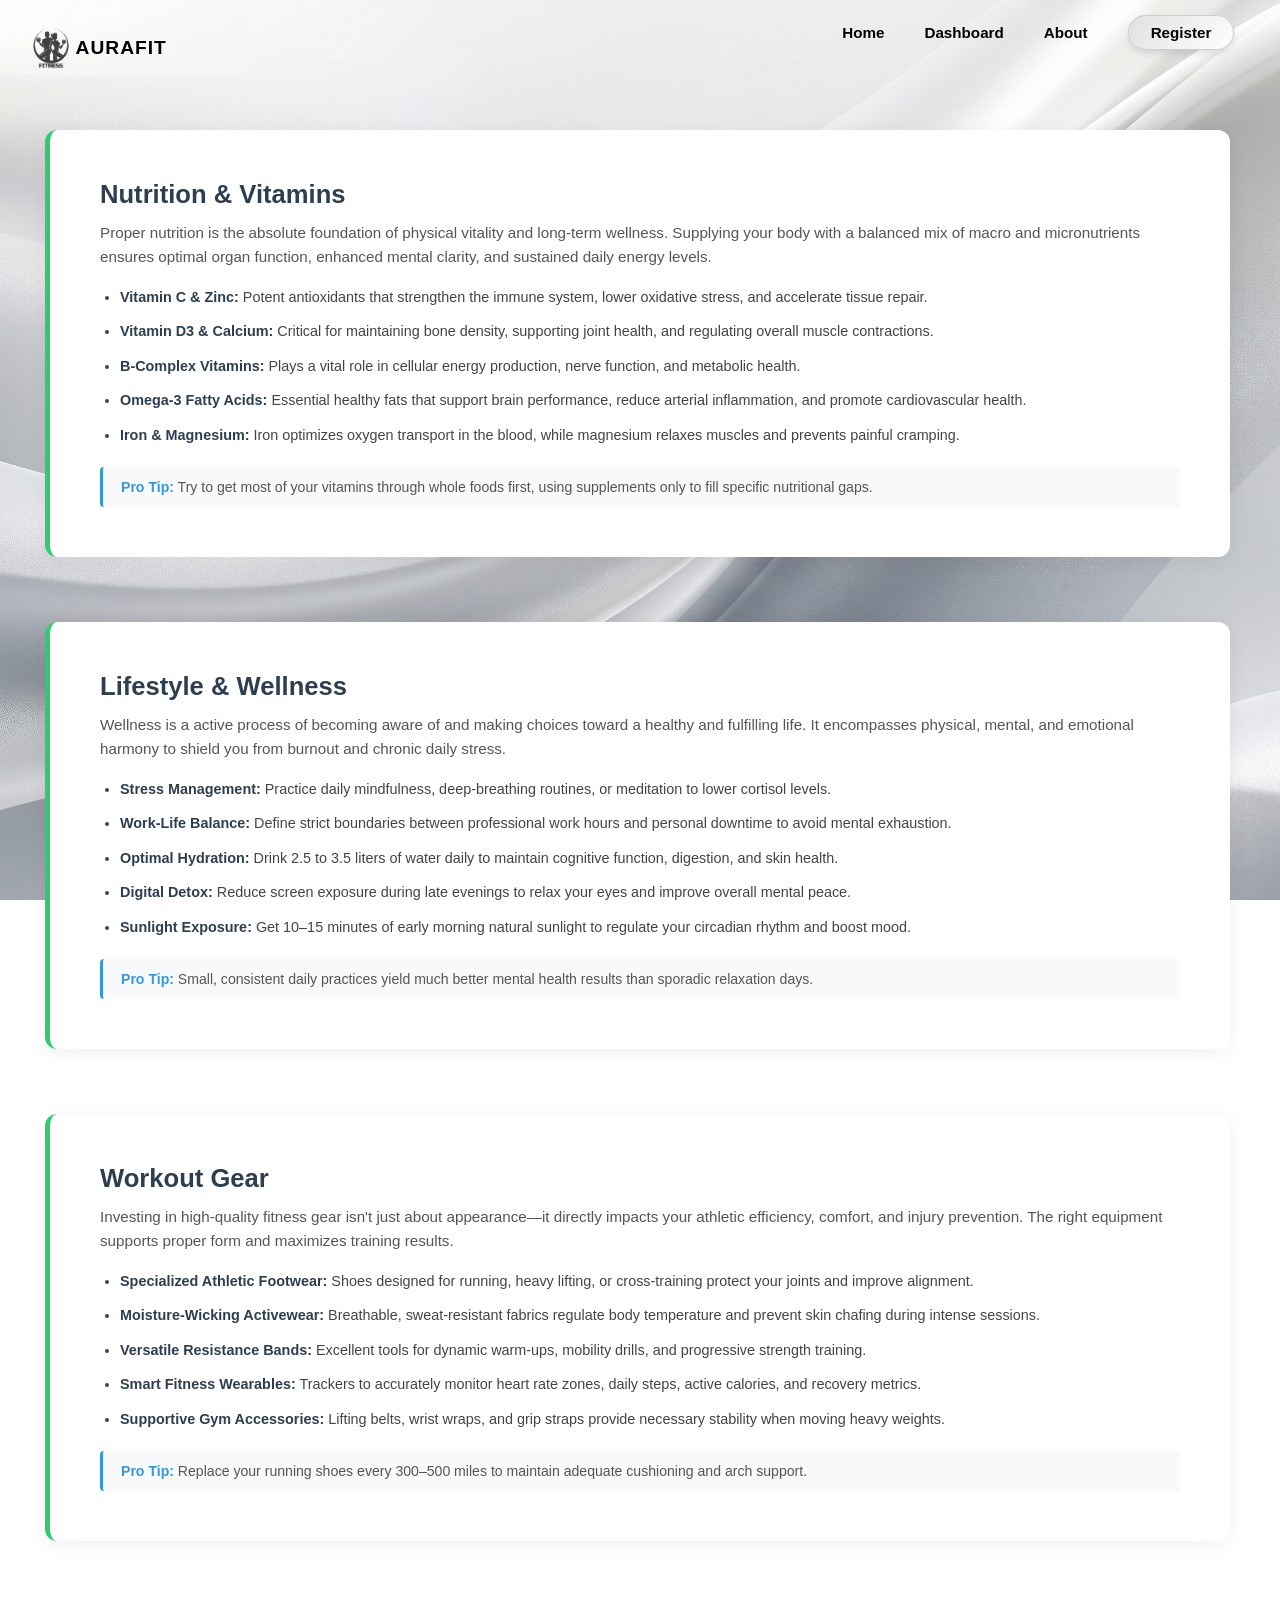
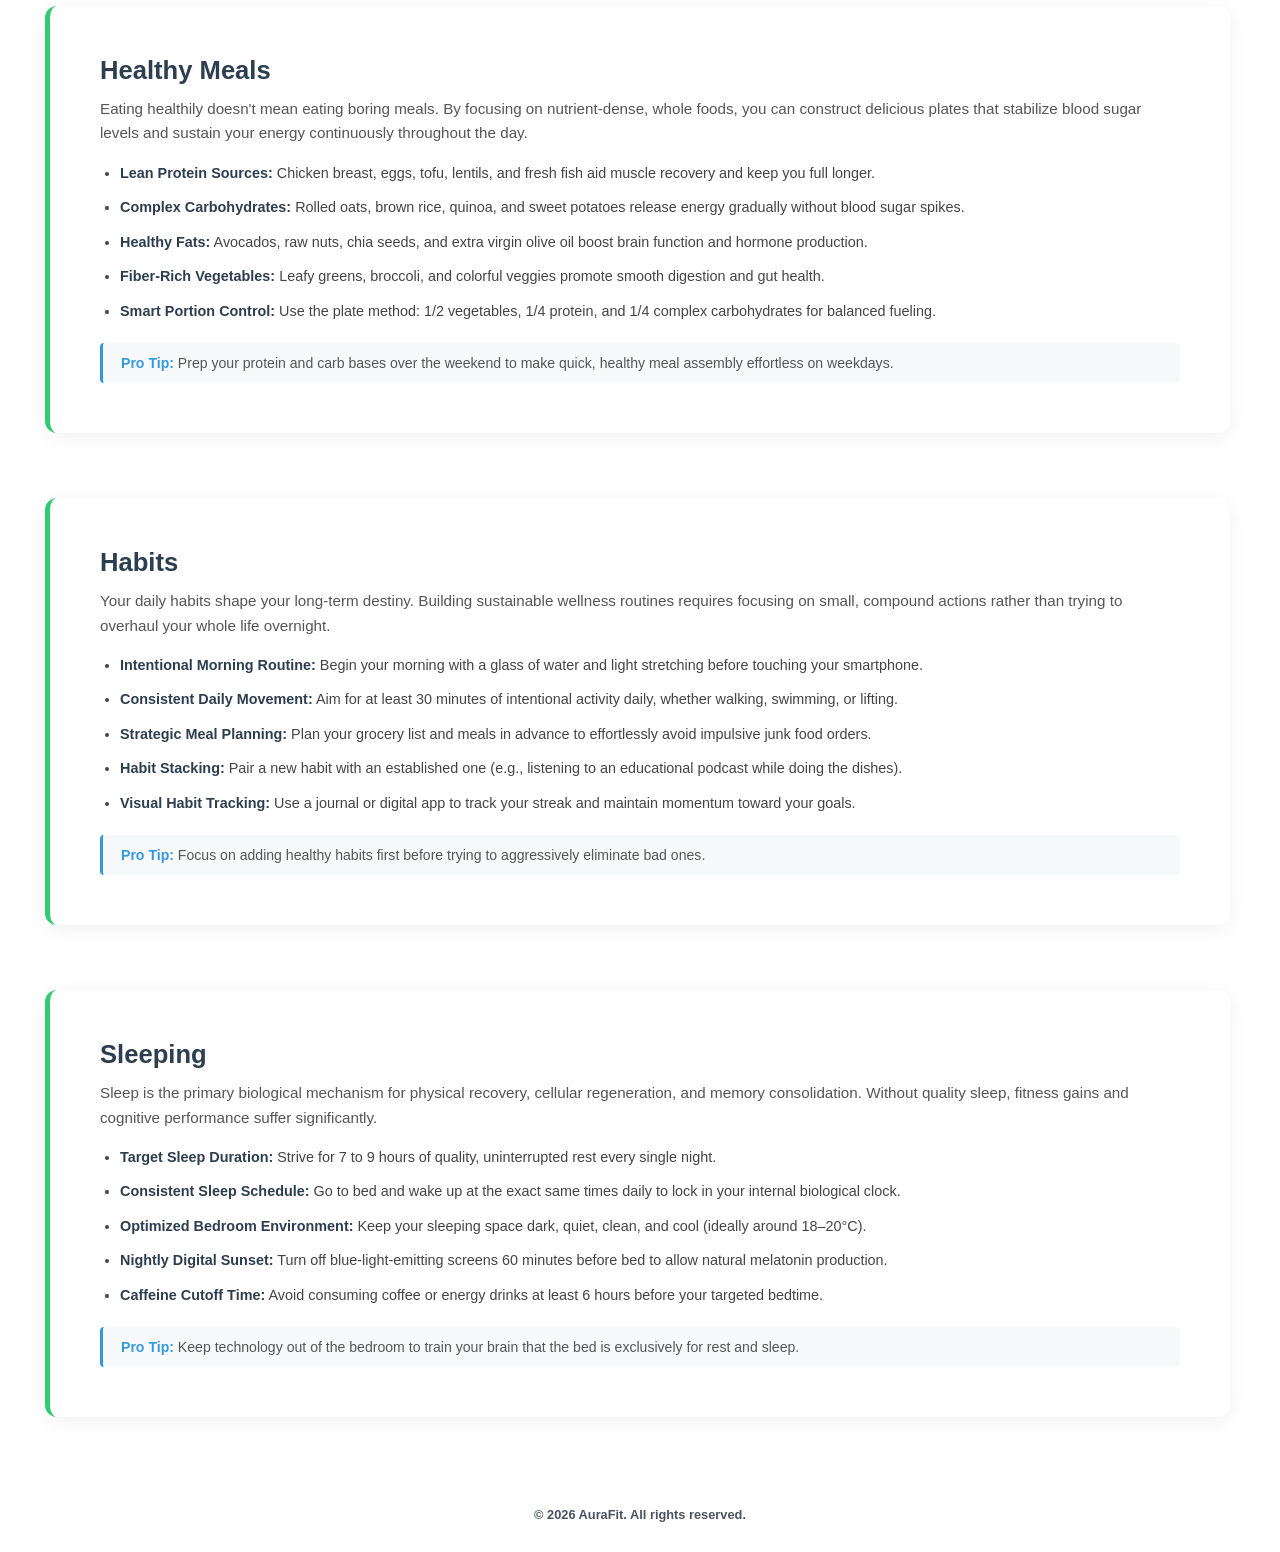
==== Content/content.html @ 4c7381a9 "Add content page and Link other pages" ====
<!DOCTYPE html>
<html lang="en">
    <head>
        <meta charset="UTF-8">
        <meta name="viewpoint" content="width=device-width" initial-scale="1.0">
        <title>Other Details</title>
        <link rel="stylesheet" href="style.css">
    </head>
    <body>

        <!--Navigation bar-->
        <nav class="navbar">
        <div class="logo">
            <img src="../images/logo1.png" alt="AuraFit Logo" class="logo_img">
            <span class="logo_text"></span> AURAFIT
        </div>
        <ul class="nav_links">
            <li><a href="../Home/home.html">Home</a></li>
            <li><a href="#">Dashboard</a></li>
            <li><a href="../About/about.html">About</a></li>
            <li><a href="../login/login.html#toggle-register" class="register_button">Register</a></li>
        </ul>
        </nav>

        <div class="content">

    <!-- Nutrition & Vitamins -->
    <div class="nutrition_and_vitamins" id="nutrition&vitamin">
        <h2>Nutrition & Vitamins</h2>
        <p>Proper nutrition is the absolute foundation of physical vitality and long-term wellness. Supplying your body with a balanced mix of macro and micronutrients ensures optimal organ function, enhanced mental clarity, and sustained daily energy levels.</p>
        <ul>
            <li><strong>Vitamin C & Zinc:</strong> Potent antioxidants that strengthen the immune system, lower oxidative stress, and accelerate tissue repair.</li>
            <li><strong>Vitamin D3 & Calcium:</strong> Critical for maintaining bone density, supporting joint health, and regulating overall muscle contractions.</li>
            <li><strong>B-Complex Vitamins:</strong> Plays a vital role in cellular energy production, nerve function, and metabolic health.</li>
            <li><strong>Omega-3 Fatty Acids:</strong> Essential healthy fats that support brain performance, reduce arterial inflammation, and promote cardiovascular health.</li>
            <li><strong>Iron & Magnesium:</strong> Iron optimizes oxygen transport in the blood, while magnesium relaxes muscles and prevents painful cramping.</li>
        </ul>
        <blockquote class="tip"><strong>Pro Tip:</strong> Try to get most of your vitamins through whole foods first, using supplements only to fill specific nutritional gaps.</blockquote>
    </div>

    <!-- Lifestyle & Wellness -->
    <div class="lifestyle_and_wellness" id="lifestyle&wellness">
        <h2>Lifestyle & Wellness</h2>
        <p>Wellness is a active process of becoming aware of and making choices toward a healthy and fulfilling life. It encompasses physical, mental, and emotional harmony to shield you from burnout and chronic daily stress.</p>
        <ul>
            <li><strong>Stress Management:</strong> Practice daily mindfulness, deep-breathing routines, or meditation to lower cortisol levels.</li>
            <li><strong>Work-Life Balance:</strong> Define strict boundaries between professional work hours and personal downtime to avoid mental exhaustion.</li>
            <li><strong>Optimal Hydration:</strong> Drink 2.5 to 3.5 liters of water daily to maintain cognitive function, digestion, and skin health.</li>
            <li><strong>Digital Detox:</strong> Reduce screen exposure during late evenings to relax your eyes and improve overall mental peace.</li>
            <li><strong>Sunlight Exposure:</strong> Get 10–15 minutes of early morning natural sunlight to regulate your circadian rhythm and boost mood.</li>
        </ul>
        <blockquote class="tip"><strong>Pro Tip:</strong> Small, consistent daily practices yield much better mental health results than sporadic relaxation days.</blockquote>
    </div>

    <!-- Workout Gear -->
    <div class="workout_gear" id="workoutgear">
        <h2>Workout Gear</h2>
        <p>Investing in high-quality fitness gear isn't just about appearance—it directly impacts your athletic efficiency, comfort, and injury prevention. The right equipment supports proper form and maximizes training results.</p>
        <ul>
            <li><strong>Specialized Athletic Footwear:</strong> Shoes designed for running, heavy lifting, or cross-training protect your joints and improve alignment.</li>
            <li><strong>Moisture-Wicking Activewear:</strong> Breathable, sweat-resistant fabrics regulate body temperature and prevent skin chafing during intense sessions.</li>
            <li><strong>Versatile Resistance Bands:</strong> Excellent tools for dynamic warm-ups, mobility drills, and progressive strength training.</li>
            <li><strong>Smart Fitness Wearables:</strong> Trackers to accurately monitor heart rate zones, daily steps, active calories, and recovery metrics.</li>
            <li><strong>Supportive Gym Accessories:</strong> Lifting belts, wrist wraps, and grip straps provide necessary stability when moving heavy weights.</li>
        </ul>
        <blockquote class="tip"><strong>Pro Tip:</strong> Replace your running shoes every 300–500 miles to maintain adequate cushioning and arch support.</blockquote>
    </div>

    <!-- Healthy Meals -->
    <div class="healthy_meals" id="healthymeals">
        <h2>Healthy Meals</h2>
        <p>Eating healthily doesn't mean eating boring meals. By focusing on nutrient-dense, whole foods, you can construct delicious plates that stabilize blood sugar levels and sustain your energy continuously throughout the day.</p>
        <ul>
            <li><strong>Lean Protein Sources:</strong> Chicken breast, eggs, tofu, lentils, and fresh fish aid muscle recovery and keep you full longer.</li>
            <li><strong>Complex Carbohydrates:</strong> Rolled oats, brown rice, quinoa, and sweet potatoes release energy gradually without blood sugar spikes.</li>
            <li><strong>Healthy Fats:</strong> Avocados, raw nuts, chia seeds, and extra virgin olive oil boost brain function and hormone production.</li>
            <li><strong>Fiber-Rich Vegetables:</strong> Leafy greens, broccoli, and colorful veggies promote smooth digestion and gut health.</li>
            <li><strong>Smart Portion Control:</strong> Use the plate method: 1/2 vegetables, 1/4 protein, and 1/4 complex carbohydrates for balanced fueling.</li>
        </ul>
        <blockquote class="tip"><strong>Pro Tip:</strong> Prep your protein and carb bases over the weekend to make quick, healthy meal assembly effortless on weekdays.</blockquote>
    </div>

    <!-- Habits -->
    <div class="habits" id="habits">
        <h2>Habits</h2>
        <p>Your daily habits shape your long-term destiny. Building sustainable wellness routines requires focusing on small, compound actions rather than trying to overhaul your whole life overnight.</p>
        <ul>
            <li><strong>Intentional Morning Routine:</strong> Begin your morning with a glass of water and light stretching before touching your smartphone.</li>
            <li><strong>Consistent Daily Movement:</strong> Aim for at least 30 minutes of intentional activity daily, whether walking, swimming, or lifting.</li>
            <li><strong>Strategic Meal Planning:</strong> Plan your grocery list and meals in advance to effortlessly avoid impulsive junk food orders.</li>
            <li><strong>Habit Stacking:</strong> Pair a new habit with an established one (e.g., listening to an educational podcast while doing the dishes).</li>
            <li><strong>Visual Habit Tracking:</strong> Use a journal or digital app to track your streak and maintain momentum toward your goals.</li>
        </ul>
        <blockquote class="tip"><strong>Pro Tip:</strong> Focus on adding healthy habits first before trying to aggressively eliminate bad ones.</blockquote>
    </div>

    <!-- Sleeping -->
    <div class="sleeping" id="sleeping">
        <h2>Sleeping</h2>
        <p>Sleep is the primary biological mechanism for physical recovery, cellular regeneration, and memory consolidation. Without quality sleep, fitness gains and cognitive performance suffer significantly.</p>
        <ul>
            <li><strong>Target Sleep Duration:</strong> Strive for 7 to 9 hours of quality, uninterrupted rest every single night.</li>
            <li><strong>Consistent Sleep Schedule:</strong> Go to bed and wake up at the exact same times daily to lock in your internal biological clock.</li>
            <li><strong>Optimized Bedroom Environment:</strong> Keep your sleeping space dark, quiet, clean, and cool (ideally around 18–20°C).</li>
            <li><strong>Nightly Digital Sunset:</strong> Turn off blue-light-emitting screens 60 minutes before bed to allow natural melatonin production.</li>
            <li><strong>Caffeine Cutoff Time:</strong> Avoid consuming coffee or energy drinks at least 6 hours before your targeted bedtime.</li>
        </ul>
        <blockquote class="tip"><strong>Pro Tip:</strong> Keep technology out of the bedroom to train your brain that the bed is exclusively for rest and sleep.</blockquote>
    </div>

</div>

        <!-- Footer Section -->
        <footer class="footer_text">
            &copy; 2026 AuraFit. All rights reserved.
        </footer>

        <script src="script.js"></script>


    </body>
</html>
---- Content/style.css ----
html {
    scroll-behavior: smooth;
}

.content > div {
    scroll-margin-top: 140px;
}

*{
    margin: 0;
    padding: 0;
    box-sizing: border-box;
}

body{
    background-image: url('../images/bg.png');
    background-repeat: no-repeat;
    background-position: center;
    background-attachment: fixed;
    background-size: cover;
}

.navbar{
    display: flex;
    justify-content: space-between;
    align-items: center;
    padding: 20px 2%;
    width: 100%;
    position: absolute;
    top: 0;
    z-index: 10;
}

.logo{
    font-family: 'Poppins', sans-serif;
    font-weight: 900;
    font-size: 1.2rem;
    letter-spacing: 1px;
    display: flex;
    align-items: center;
    gap: 0px;
}

.nav_links{
    display: flex;
    list-style: none;
    
}

.nav_links li{
    padding: 0 20px;
    font-family: 'Poppins', sans-serif;
}

.nav_links a{
    text-decoration: none;
    color: black;
    font-weight: 600;
    font-size: 0.95rem;
}

.logo_img{
    width: 50px;
    height: 50px;
}

.logo_text{
    font-size: 20px;
    font-weight: 800;
    letter-spacing: 2px;
    color: #1e293b;
}

.register_button{
    background: linear-gradient(135deg, #e0e0e0, #ffffff);
    border: 1px solid #ccc;
    padding: 8px 22px;
    border-radius: 20px;
    font-weight: 700;
    cursor: pointer;
    box-shadow: 0 4px 6px rgba(0,0,0,0.1);
}



.content {
    margin: 130px 50px 30px 45px;
    display: flex;
    flex-direction: column;
    gap: 35px;
}

.content > div {
    background-color: #ffffff;
    padding: 50px;
    border-radius: 12px;
    box-shadow: 0 4px 20px rgba(0, 0, 0, 0.06);
    border-left: 5px solid #2ecc71;
    margin-bottom: 30px;
}

h2 {
    margin: 0 0 12px 0;
    font-family: 'Poppins', sans-serif;
    font-weight: 600;
    font-size: 1.6rem;
    color: #2c3e50;
}

p {
    margin: 0 0 15px 0;
    font-family: 'Poppins', sans-serif;
    font-weight: 400;
    font-size: 0.95rem;
    line-height: 1.6;
    color: #555555;
}

ul {
    margin: 0 0 20px 0;
    padding-left: 20px;
    font-family: 'Poppins', sans-serif;
}

li {
    font-size: 0.9rem;
    color: #444444;
    line-height: 1.7;
    margin-bottom: 10px;
}

li strong {
    color: #2c3e50;
    font-weight: 600;
}

blockquote.tip {
    margin: 0;
    padding: 12px 18px;
    background-color: #f8f9fa;
    border-left: 3px solid #3498db; /* Blue accent for tips */
    border-radius: 4px;
    font-family: 'Poppins', sans-serif;
    font-size: 0.88rem;
    color: #555555;
}

blockquote.tip strong {
    color: #3498db;
}

.footer_text{
    text-align: center;
    font-family: 'Poppins', sans-serif;
    font-size: 0.8rem;
    font-weight: 600;
    padding: 30px 0px 30px 0px;
    color: #1e293b;
    opacity: 0.8;
}
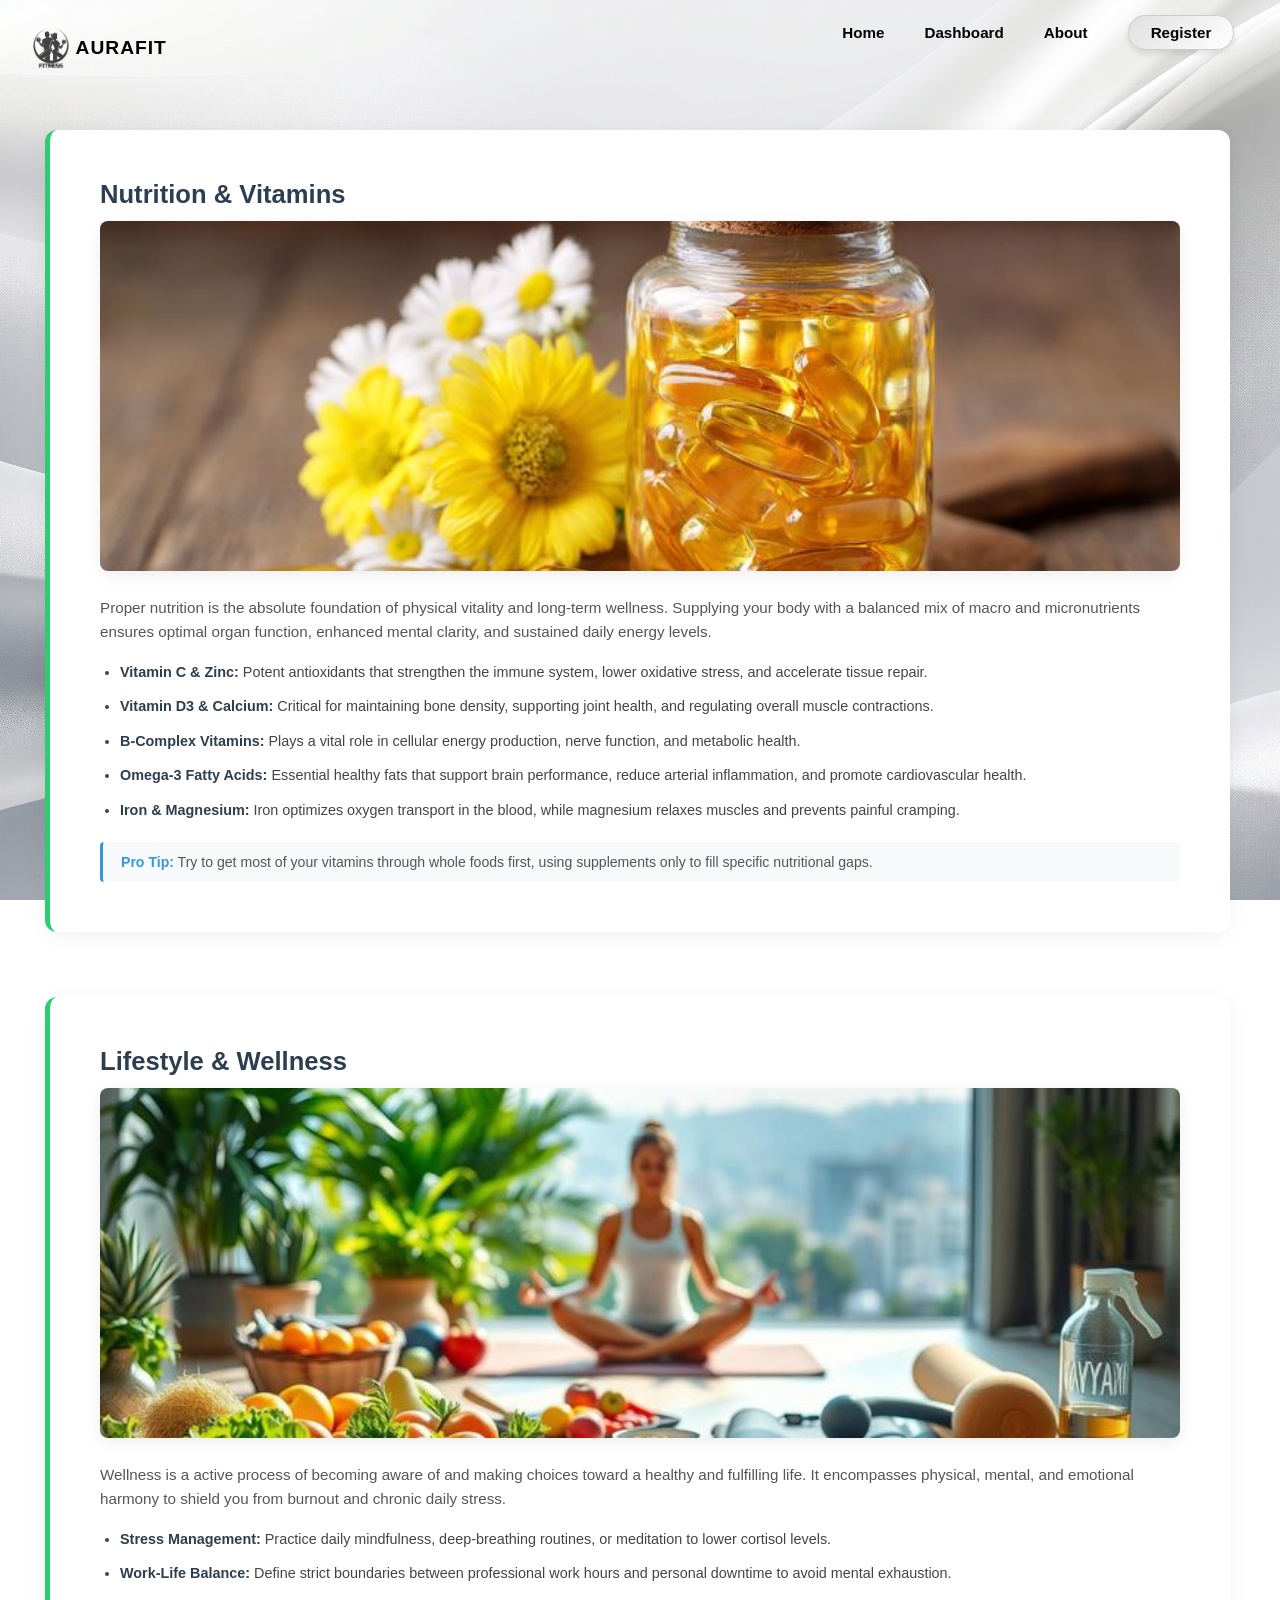
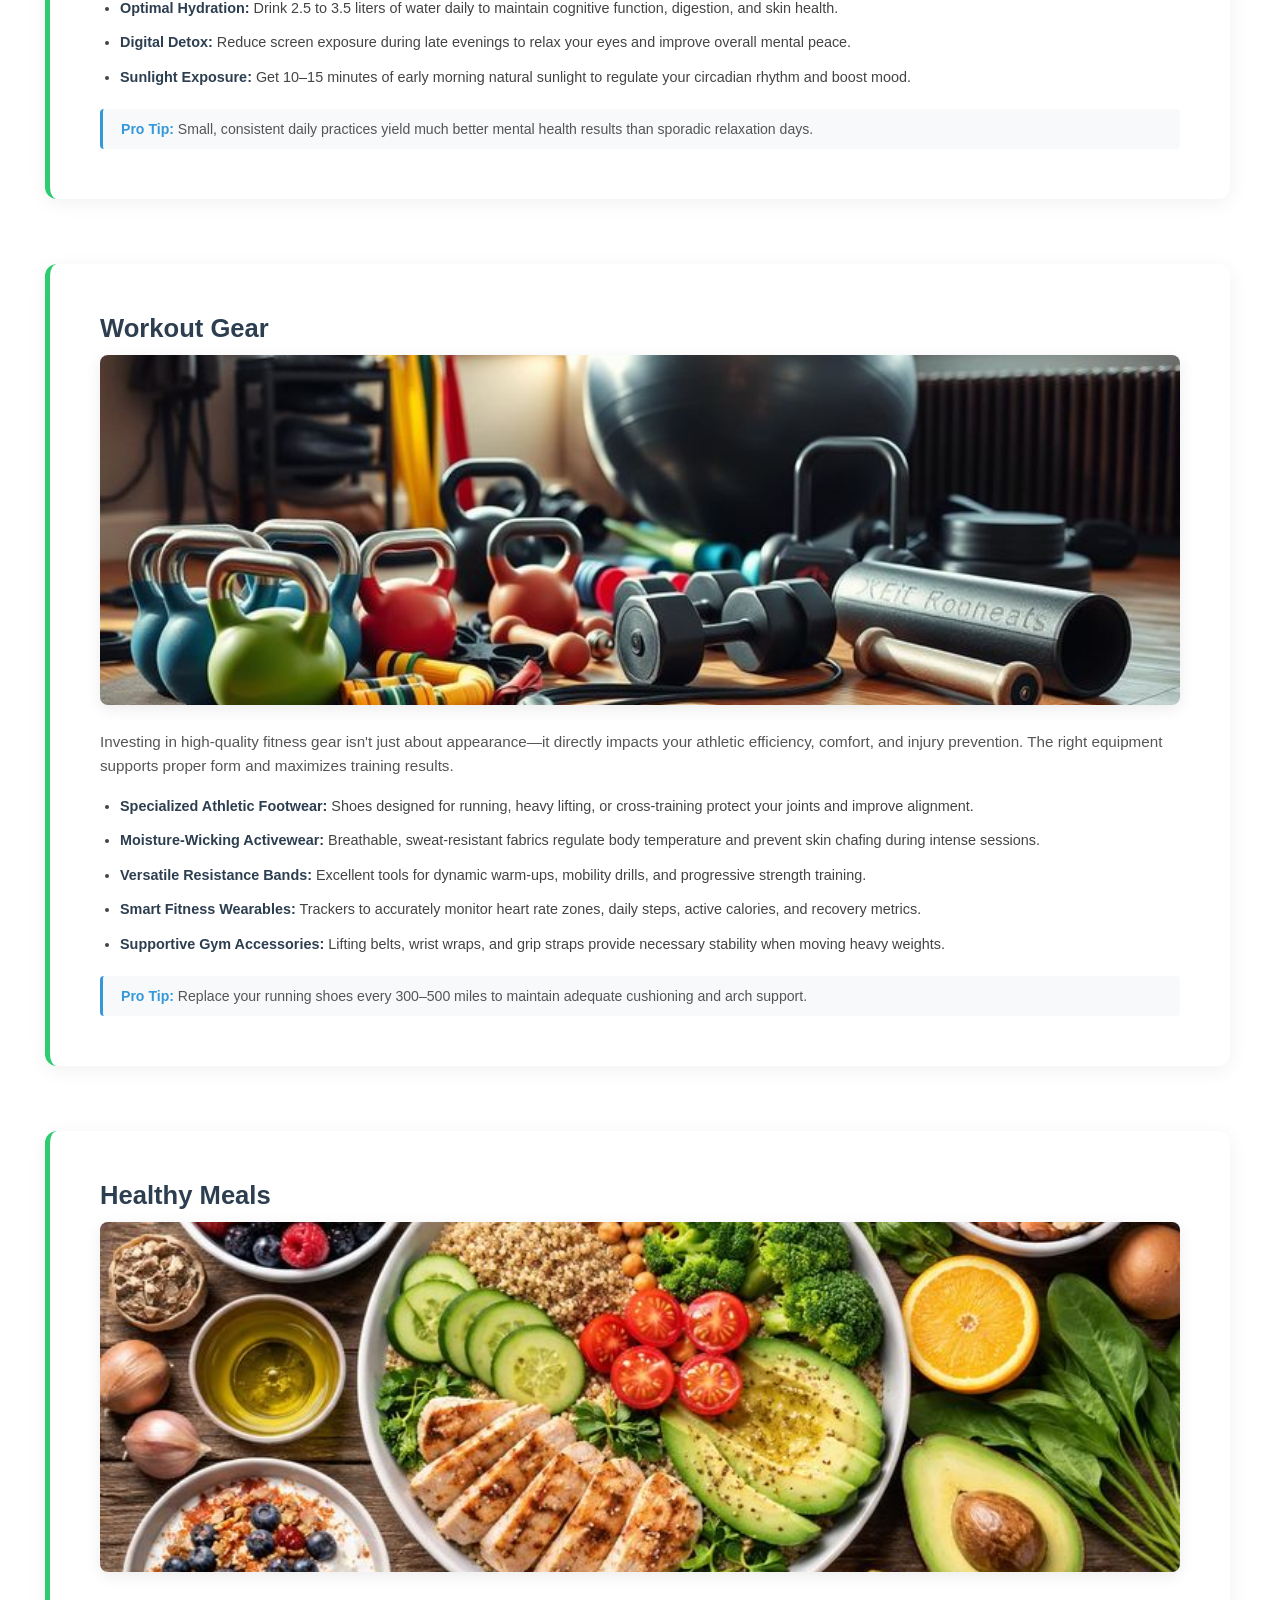
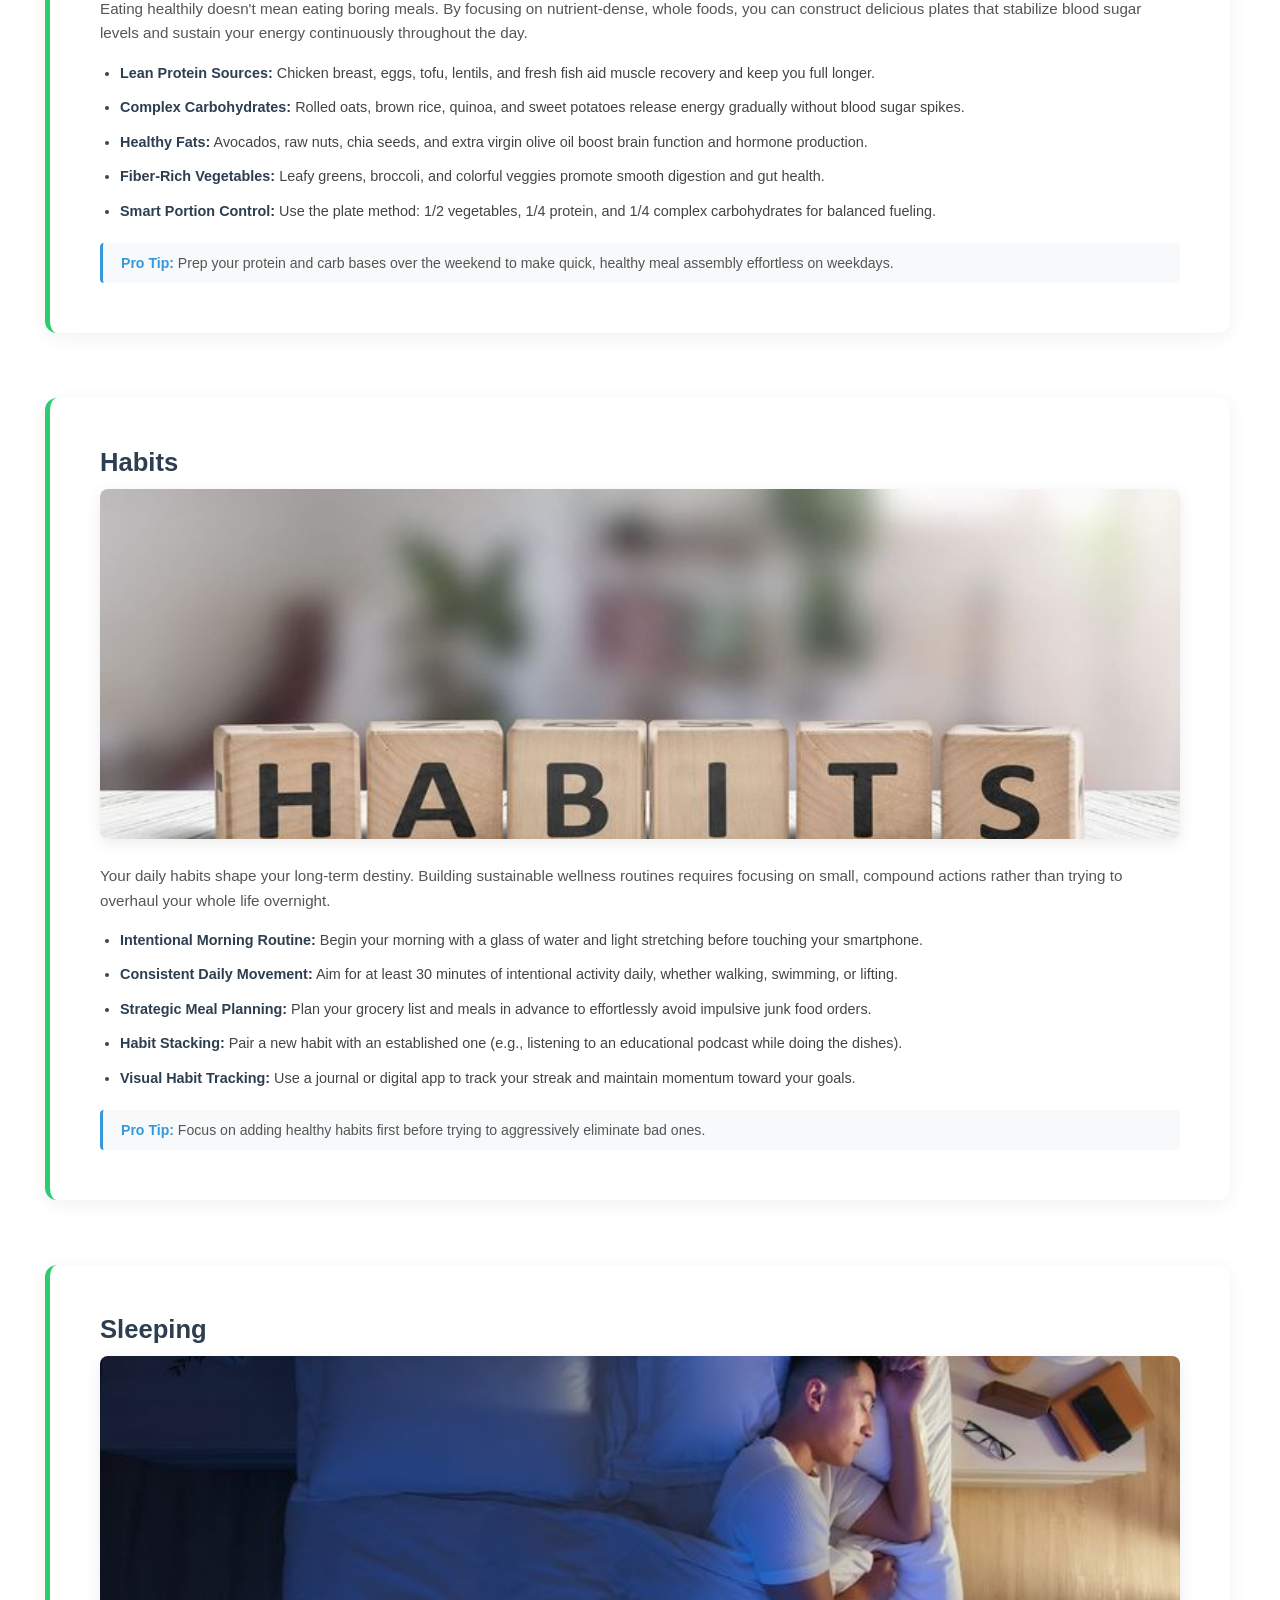
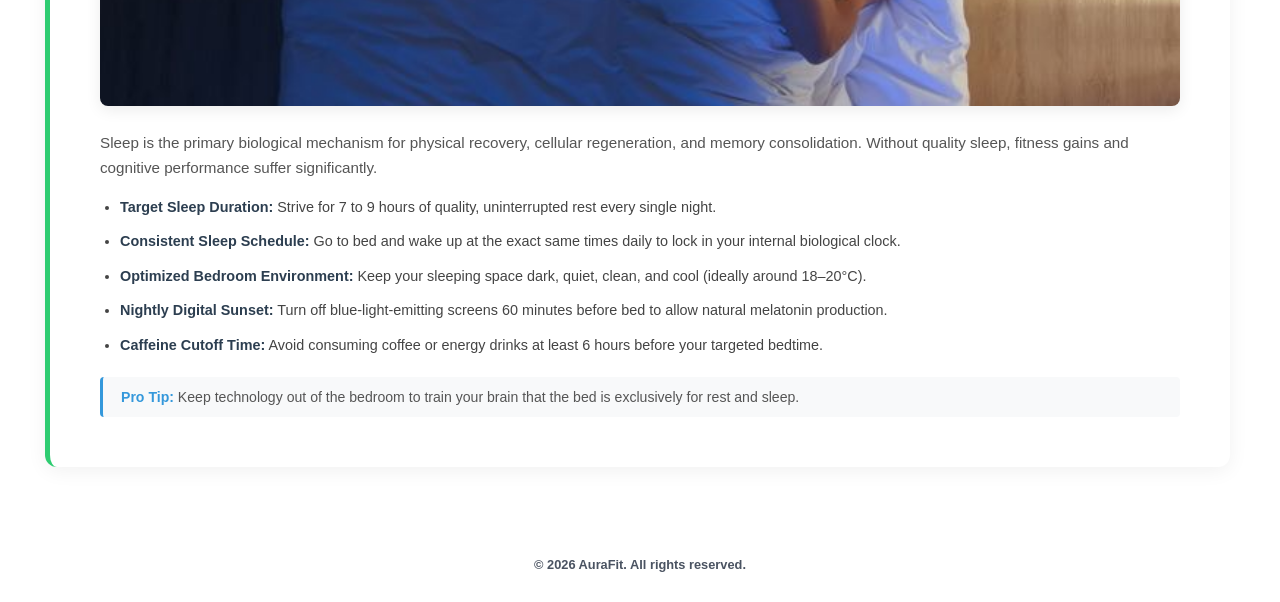
==== commit dd0eba6c: "added images to content (html,css)" ====
--- a/Content/content.html
+++ b/Content/content.html
@@ -2,13 +2,14 @@
 <html lang="en">
     <head>
         <meta charset="UTF-8">
-        <meta name="viewpoint" content="width=device-width" initial-scale="1.0">
+        <!--res-->
+        <meta name="viewport" content="width=device-width, initial-scale=1.0">
         <title>Other Details</title>
         <link rel="stylesheet" href="style.css">
     </head>
     <body>
 
-        <!--Navigation bar-->
+        <!--Nav bar-->
         <nav class="navbar">
         <div class="logo">
             <img src="../images/logo1.png" alt="AuraFit Logo" class="logo_img">
@@ -24,9 +25,11 @@
 
         <div class="content">
 
-    <!-- Nutrition & Vitamins -->
+
+
     <div class="nutrition_and_vitamins" id="nutrition&vitamin">
         <h2>Nutrition & Vitamins</h2>
+        <img src="../images/nutrition_&_vitamin.jpeg" alt="Nutrition and Vitamins" class="section_image">
         <p>Proper nutrition is the absolute foundation of physical vitality and long-term wellness. Supplying your body with a balanced mix of macro and micronutrients ensures optimal organ function, enhanced mental clarity, and sustained daily energy levels.</p>
         <ul>
             <li><strong>Vitamin C & Zinc:</strong> Potent antioxidants that strengthen the immune system, lower oxidative stress, and accelerate tissue repair.</li>
@@ -38,9 +41,13 @@
         <blockquote class="tip"><strong>Pro Tip:</strong> Try to get most of your vitamins through whole foods first, using supplements only to fill specific nutritional gaps.</blockquote>
     </div>
 
-    <!-- Lifestyle & Wellness -->
+
+
+
     <div class="lifestyle_and_wellness" id="lifestyle&wellness">
         <h2>Lifestyle & Wellness</h2>
+
+        <img src="../images/lifestyle_&_wellness.jpeg" alt="Lifestyle and Wellness" class="section_image">
         <p>Wellness is a active process of becoming aware of and making choices toward a healthy and fulfilling life. It encompasses physical, mental, and emotional harmony to shield you from burnout and chronic daily stress.</p>
         <ul>
             <li><strong>Stress Management:</strong> Practice daily mindfulness, deep-breathing routines, or meditation to lower cortisol levels.</li>
@@ -52,9 +59,12 @@
         <blockquote class="tip"><strong>Pro Tip:</strong> Small, consistent daily practices yield much better mental health results than sporadic relaxation days.</blockquote>
     </div>
 
-    <!-- Workout Gear -->
+
+
     <div class="workout_gear" id="workoutgear">
         <h2>Workout Gear</h2>
+
+        <img src="../images/workout_gear.jpeg" alt="Workout Gear" class="section_image">
         <p>Investing in high-quality fitness gear isn't just about appearance—it directly impacts your athletic efficiency, comfort, and injury prevention. The right equipment supports proper form and maximizes training results.</p>
         <ul>
             <li><strong>Specialized Athletic Footwear:</strong> Shoes designed for running, heavy lifting, or cross-training protect your joints and improve alignment.</li>
@@ -66,9 +76,12 @@
         <blockquote class="tip"><strong>Pro Tip:</strong> Replace your running shoes every 300–500 miles to maintain adequate cushioning and arch support.</blockquote>
     </div>
 
-    <!-- Healthy Meals -->
+
+
     <div class="healthy_meals" id="healthymeals">
         <h2>Healthy Meals</h2>
+
+        <img src="../images/healthy_meal.jpeg" alt="Healthy Meals" class="section_image">
         <p>Eating healthily doesn't mean eating boring meals. By focusing on nutrient-dense, whole foods, you can construct delicious plates that stabilize blood sugar levels and sustain your energy continuously throughout the day.</p>
         <ul>
             <li><strong>Lean Protein Sources:</strong> Chicken breast, eggs, tofu, lentils, and fresh fish aid muscle recovery and keep you full longer.</li>
@@ -80,9 +93,13 @@
         <blockquote class="tip"><strong>Pro Tip:</strong> Prep your protein and carb bases over the weekend to make quick, healthy meal assembly effortless on weekdays.</blockquote>
     </div>
 
-    <!-- Habits -->
+
+
+
     <div class="habits" id="habits">
         <h2>Habits</h2>
+    
+        <img src="../images/habits.jpeg" alt="Healthy Habits" class="section_image">
         <p>Your daily habits shape your long-term destiny. Building sustainable wellness routines requires focusing on small, compound actions rather than trying to overhaul your whole life overnight.</p>
         <ul>
             <li><strong>Intentional Morning Routine:</strong> Begin your morning with a glass of water and light stretching before touching your smartphone.</li>
@@ -94,9 +111,12 @@
         <blockquote class="tip"><strong>Pro Tip:</strong> Focus on adding healthy habits first before trying to aggressively eliminate bad ones.</blockquote>
     </div>
 
-    <!-- Sleeping -->
+
+    
     <div class="sleeping" id="sleeping">
         <h2>Sleeping</h2>
+        
+        <img src="../images/sleep.jpeg" alt="Sleeping and Recovery" class="section_image">
         <p>Sleep is the primary biological mechanism for physical recovery, cellular regeneration, and memory consolidation. Without quality sleep, fitness gains and cognitive performance suffer significantly.</p>
         <ul>
             <li><strong>Target Sleep Duration:</strong> Strive for 7 to 9 hours of quality, uninterrupted rest every single night.</li>
@@ -110,13 +130,12 @@
 
 </div>
 
-        <!-- Footer Section -->
+        <!-- Footer -->
         <footer class="footer_text">
             &copy; 2026 AuraFit. All rights reserved.
         </footer>
 
         <script src="script.js"></script>
 
-
     </body>
 </html>
--- a/Content/style.css
+++ b/Content/style.css
@@ -138,7 +138,7 @@
     margin: 0;
     padding: 12px 18px;
     background-color: #f8f9fa;
-    border-left: 3px solid #3498db; /* Blue accent for tips */
+    border-left: 3px solid #3498db;
     border-radius: 4px;
     font-family: 'Poppins', sans-serif;
     font-size: 0.88rem;
@@ -157,4 +157,20 @@
     padding: 30px 0px 30px 0px;
     color: #1e293b;
     opacity: 0.8;
+}
+.section_image {
+    width: 100%;
+    max-height: 350px; 
+    object-fit: cover; 
+    border-radius: 8px; 
+    margin: 5px 0 25px 0; 
+    box-shadow: 0 4px 15px rgba(0, 0, 0, 0.08); 
+    display: block;
+    transition: transform 0.2s ease, box-shadow 0.2s ease; 
+    cursor: pointer;
+}
+
+.section_image:hover {
+    transform: scale(1.015); 
+    box-shadow: 0 10px 25px rgba(0, 0, 0, 0.15); 
 }
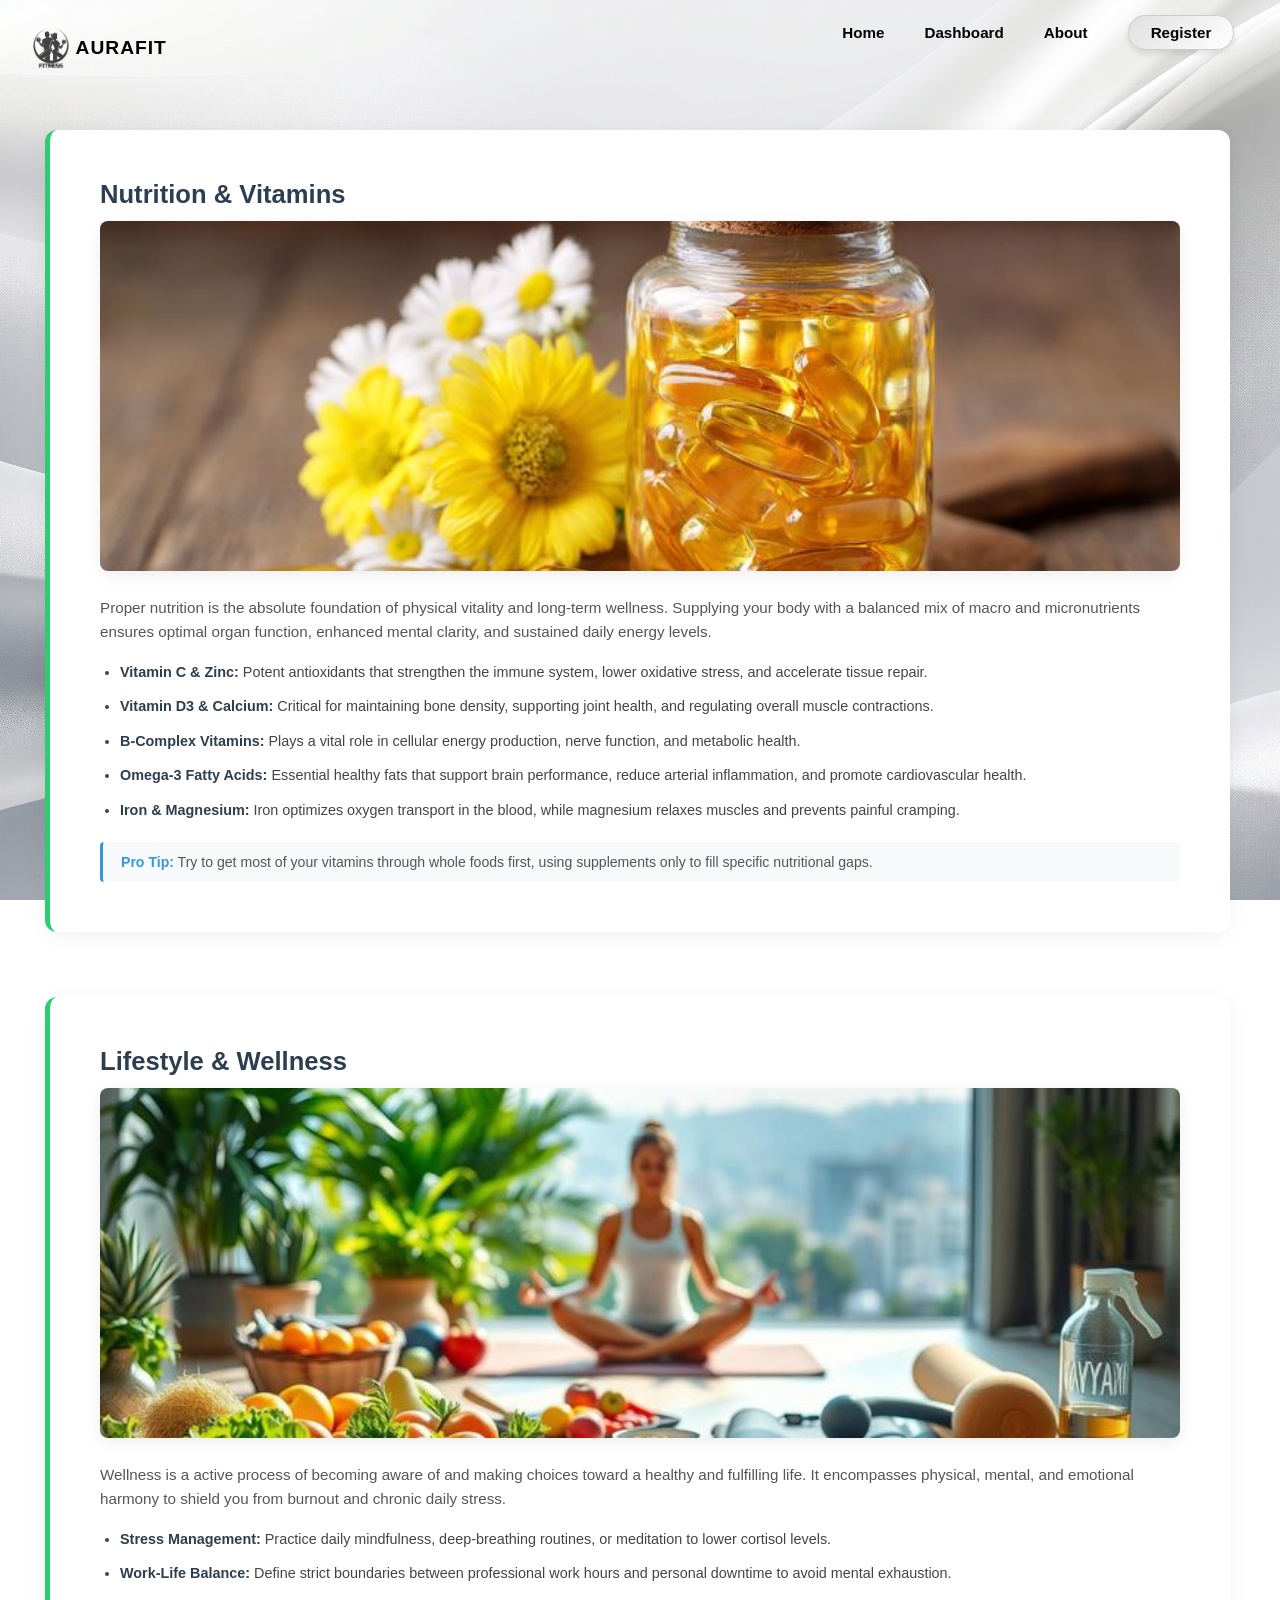
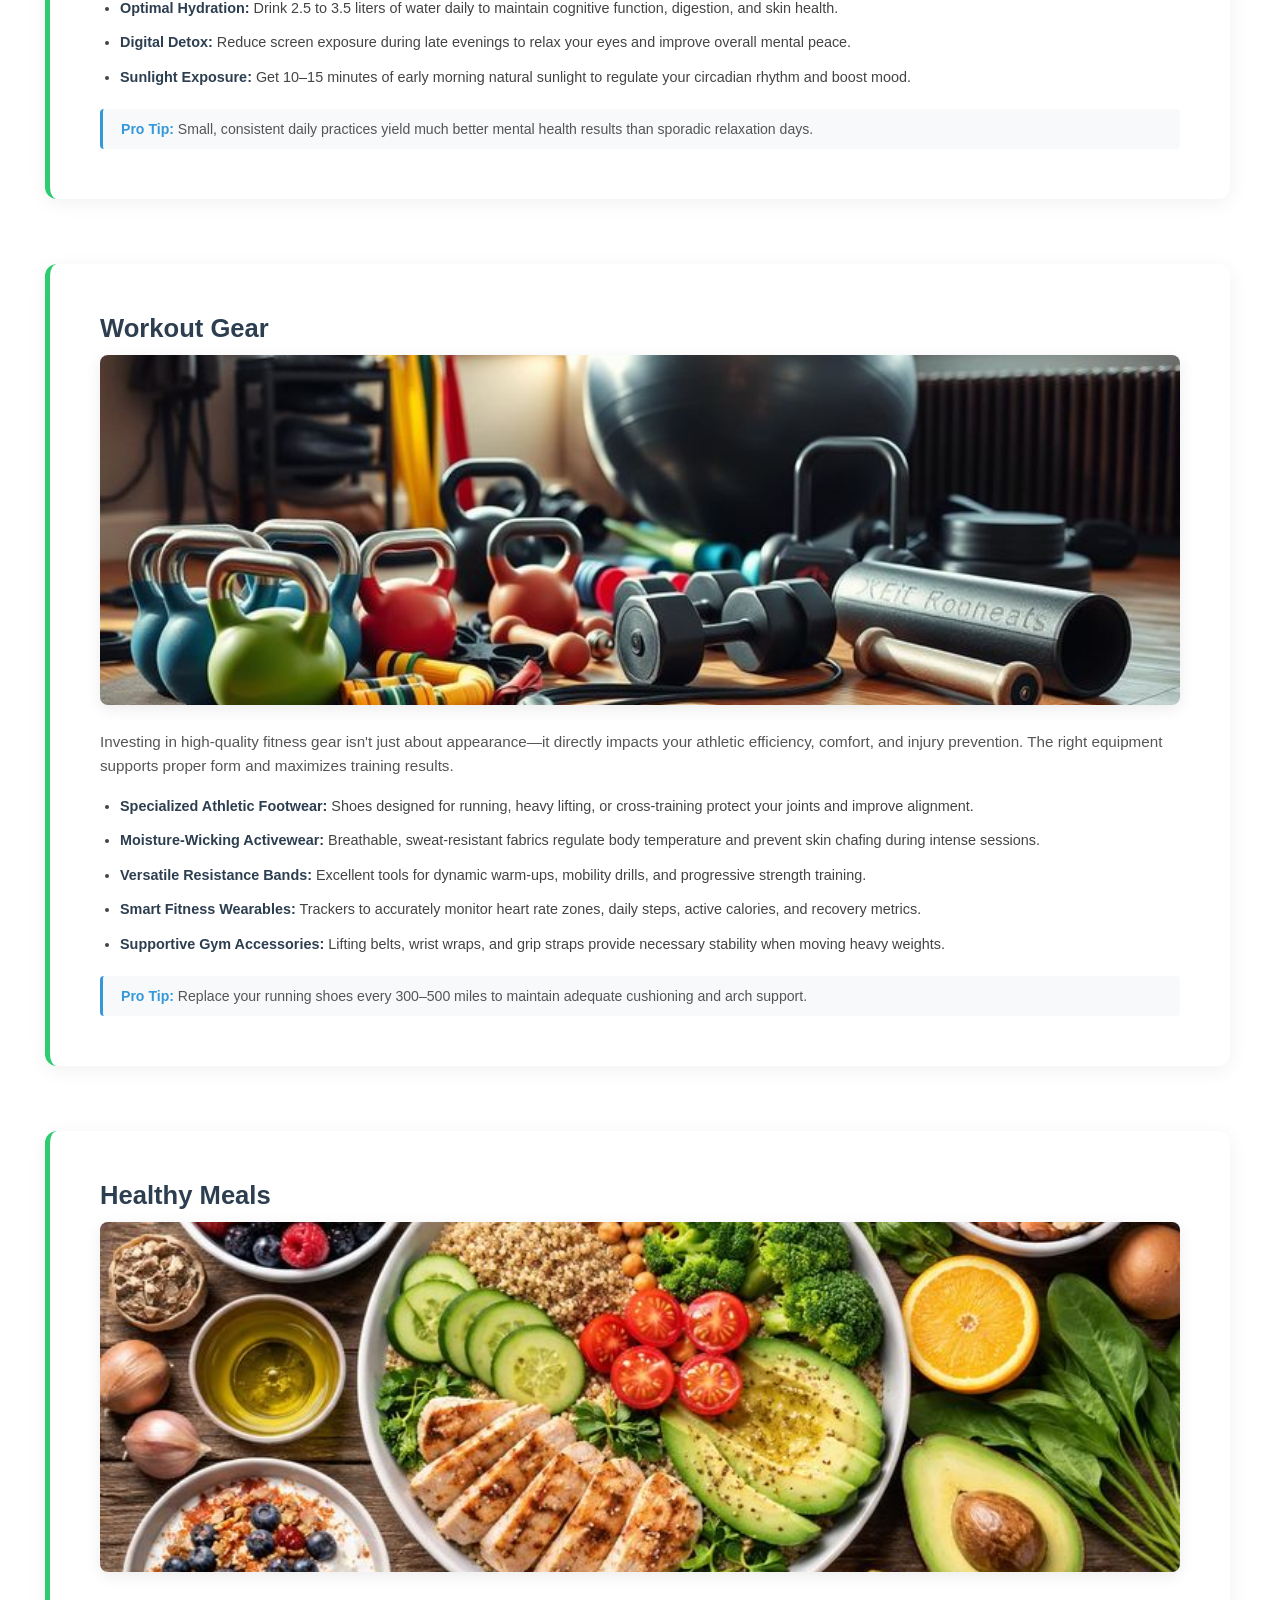
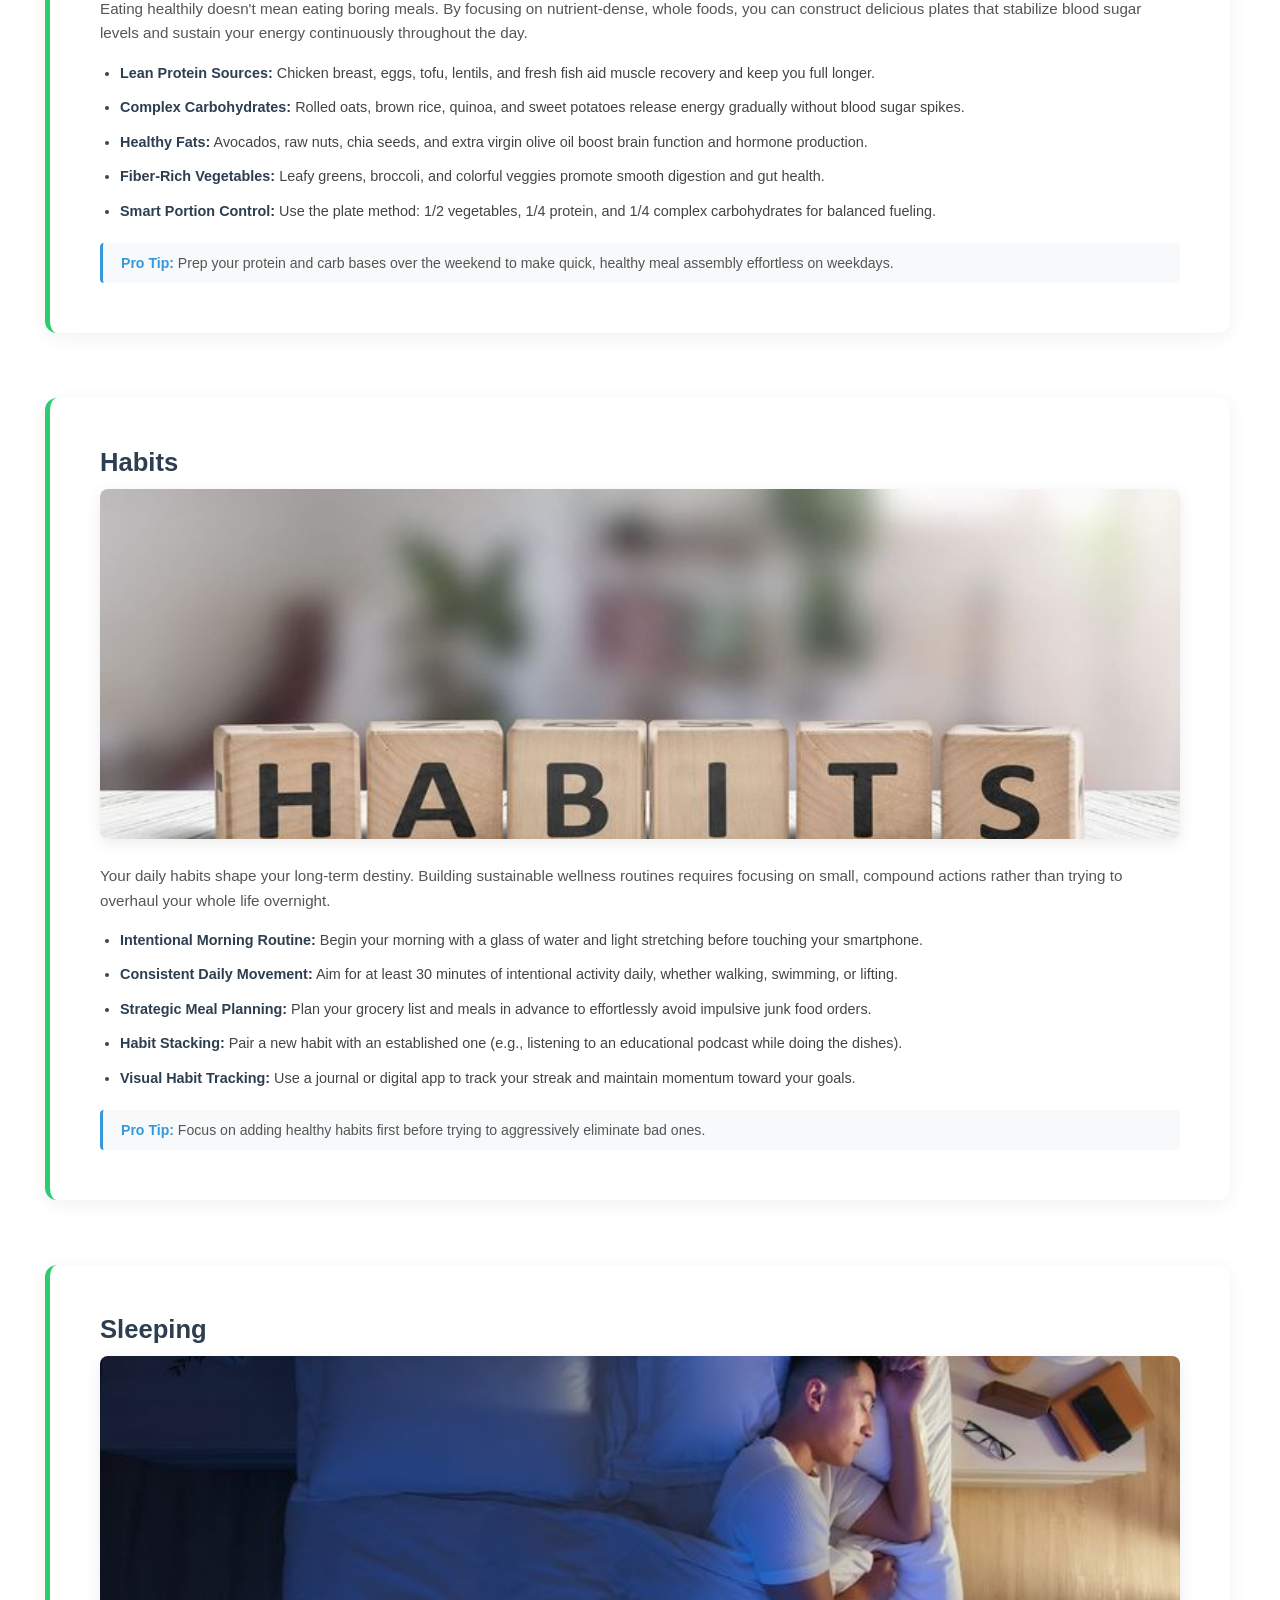
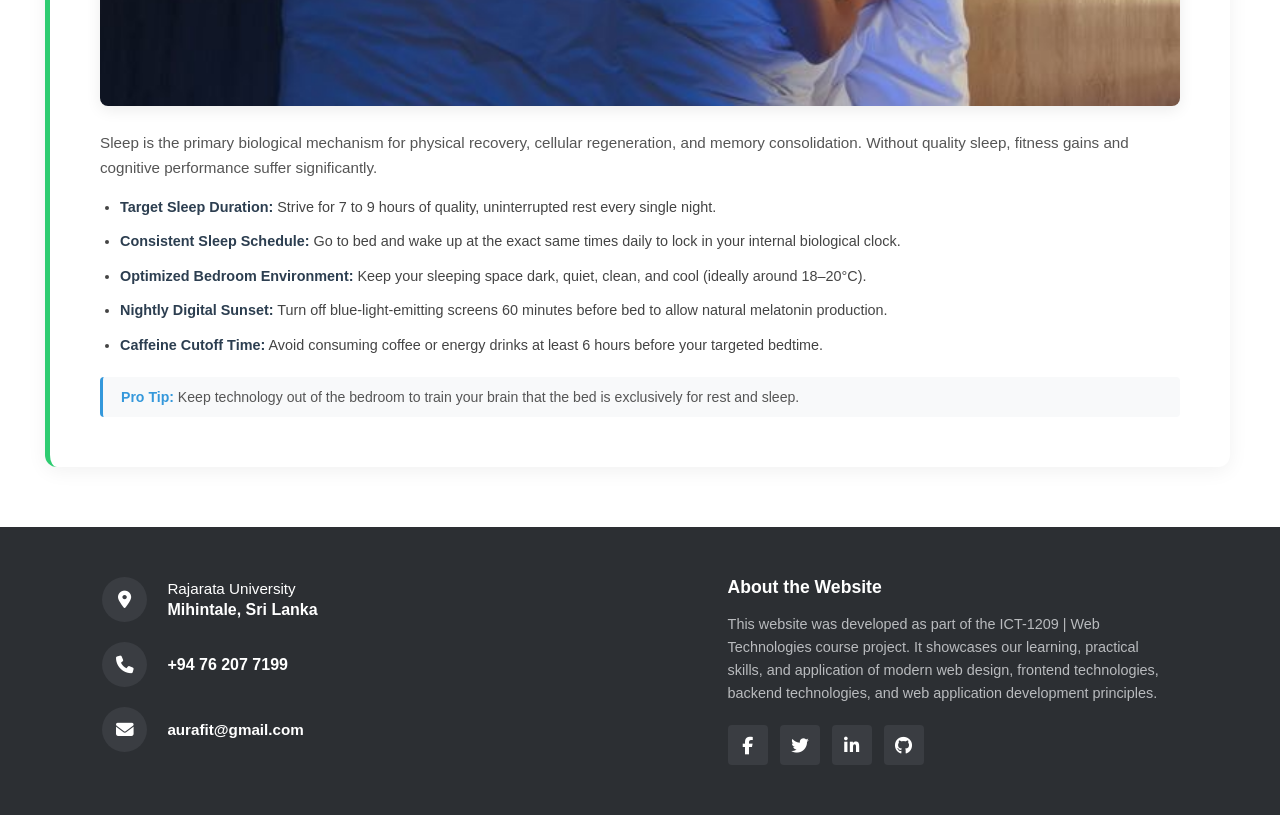
==== commit d50b617e: "Update footer" ====
--- a/Content/content.html
+++ b/Content/content.html
@@ -5,6 +5,7 @@
         <!--res-->
         <meta name="viewport" content="width=device-width, initial-scale=1.0">
         <title>Other Details</title>
+        <link rel="stylesheet" href="https://cdnjs.cloudflare.com/ajax/libs/font-awesome/6.5.1/css/all.min.css">
         <link rel="stylesheet" href="style.css">
     </head>
     <body>
@@ -17,7 +18,7 @@
         </div>
         <ul class="nav_links">
             <li><a href="../Home/home.html">Home</a></li>
-            <li><a href="#">Dashboard</a></li>
+            <li><a href="../Dashboard/dashboard.html">Dashboard</a></li>
             <li><a href="../About/about.html">About</a></li>
             <li><a href="../login/login.html#toggle-register" class="register_button">Register</a></li>
         </ul>
@@ -130,10 +131,54 @@
 
 </div>
 
-        <!-- Footer -->
-        <footer class="footer_text">
-            &copy; 2026 AuraFit. All rights reserved.
-        </footer>
+        <!-- Footer Section -->
+        <footer class="footer">
+          <div class="footer_container">
+              
+              <!-- Left Section -->
+              <div class="footer_left">
+                  <div class="info_item">
+                      <div class="icon_box">
+                          <i class="fa-solid fa-location-dot"></i>
+                      </div>
+                      <p>
+                          <span>Rajarata University</span>
+                          <strong>Mihintale, Sri Lanka</strong>
+                      </p>
+                  </div>
+
+                  <div class="info_item">
+                      <div class="icon_box">
+                          <i class="fa-solid fa-phone"></i>
+                      </div>
+                      <p><strong>+94 76 207 7199</strong></p>
+                  </div>
+
+                  <div class="info_item">
+                      <div class="icon_box">
+                          <i class="fa-solid fa-envelope"></i>
+                      </div>
+                        <p><a href="mailto:aurafit@gmail.com">aurafit@gmail.com</a></p>
+                      </div>
+              </div>
+
+              <!-- Right Section-->
+              <div class="footer_right">
+                  <h3>About the Website</h3>
+                  <p class="about_text">
+                      This website was developed as part of the ICT-1209 | Web Technologies
+                      course project. It showcases our learning, practical skills, and application of modern web design, frontend technologies, backend technologies, and web application development principles.
+                  </p>
+                  <div class="social_icons">
+                      <a href="#"><i class="fa-brands fa-facebook-f"></i></a>
+                      <a href="#"><i class="fa-brands fa-twitter"></i></a>
+                      <a href="#"><i class="fa-brands fa-linkedin-in"></i></a>
+                      <a href="#"><i class="fa-brands fa-github"></i></a>
+                  </div>
+              </div>
+
+          </div>
+</footer>
 
         <script src="script.js"></script>
 
--- a/Content/style.css
+++ b/Content/style.css
@@ -149,15 +149,6 @@
     color: #3498db;
 }
 
-.footer_text{
-    text-align: center;
-    font-family: 'Poppins', sans-serif;
-    font-size: 0.8rem;
-    font-weight: 600;
-    padding: 30px 0px 30px 0px;
-    color: #1e293b;
-    opacity: 0.8;
-}
 .section_image {
     width: 100%;
     max-height: 350px; 
@@ -173,4 +164,129 @@
 .section_image:hover {
     transform: scale(1.015); 
     box-shadow: 0 10px 25px rgba(0, 0, 0, 0.15); 
+}
+
+.footer {
+    background-color: #2c2f33;
+    color: #ffffff;
+    font-family: 'Poppins', sans-serif;
+    padding: 50px 8%;
+    width: 100%;
+}
+
+.footer_container {
+    display: flex;
+    justify-content: space-between;
+    align-items: flex-start;
+    max-width: 1200px;
+    margin: 0 auto;
+    gap: 40px;
+}
+
+.footer_left {
+    display: flex;
+    flex-direction: column;
+    gap: 20px;
+    flex: 1;
+}
+
+.info_item {
+    display: flex;
+    align-items: center;
+    gap: 20px;
+}
+
+.icon_box {
+    background-color: #3a3d42;
+    width: 45px;
+    height: 45px;
+    border-radius: 50%;
+    display: flex;
+    justify-content: center;
+    align-items: center;
+    font-size: 1.1rem;
+    color: #ffffff;
+    flex-shrink: 0;
+}
+
+.info_item p {
+    margin: 0;
+    font-size: 0.95rem;
+    color: #ffffff;
+    line-height: 1.4;
+}
+
+.info_item p span {
+    display: block;
+    font-weight: 400;
+}
+
+.info_item p strong {
+    font-size: 1rem;
+    font-weight: 700;
+}
+
+.info_item p a {
+    color: #ffffff;
+    text-decoration: none;
+    font-weight: 600;
+}
+
+.info_item p a:hover {
+    text-decoration: underline;
+}
+
+.footer_right {
+    flex: 1;
+    max-width: 450px;
+}
+
+.footer_right h3 {
+    font-size: 1.1rem;
+    font-weight: 700;
+    margin-bottom: 15px;
+    color: #ffffff;
+}
+
+.about_text {
+    color: #b9bbbe;
+    font-size: 0.9rem;
+    line-height: 1.6;
+    margin-bottom: 20px;
+}
+
+.social_icons {
+    display: flex;
+    gap: 12px;
+}
+
+.social_icons a {
+    background-color: #3a3d42;
+    color: #ffffff;
+    width: 40px;
+    height: 40px;
+    border-radius: 4px;
+    display: flex;
+    justify-content: center;
+    align-items: center;
+    text-decoration: none;
+    font-size: 1.1rem;
+    transition: background-color 0.3s ease, transform 0.3s ease;
+}
+
+.social_icons a:hover {
+    background-color: #5383d3;
+    transform: translateY(-3px);
+}
+
+
+@media screen and (max-width: 768px) {
+    .footer_container {
+        flex-direction: column;
+        gap: 40px;
+    }
+
+    .footer_right {
+        max-width: 100%;
+    }
 }
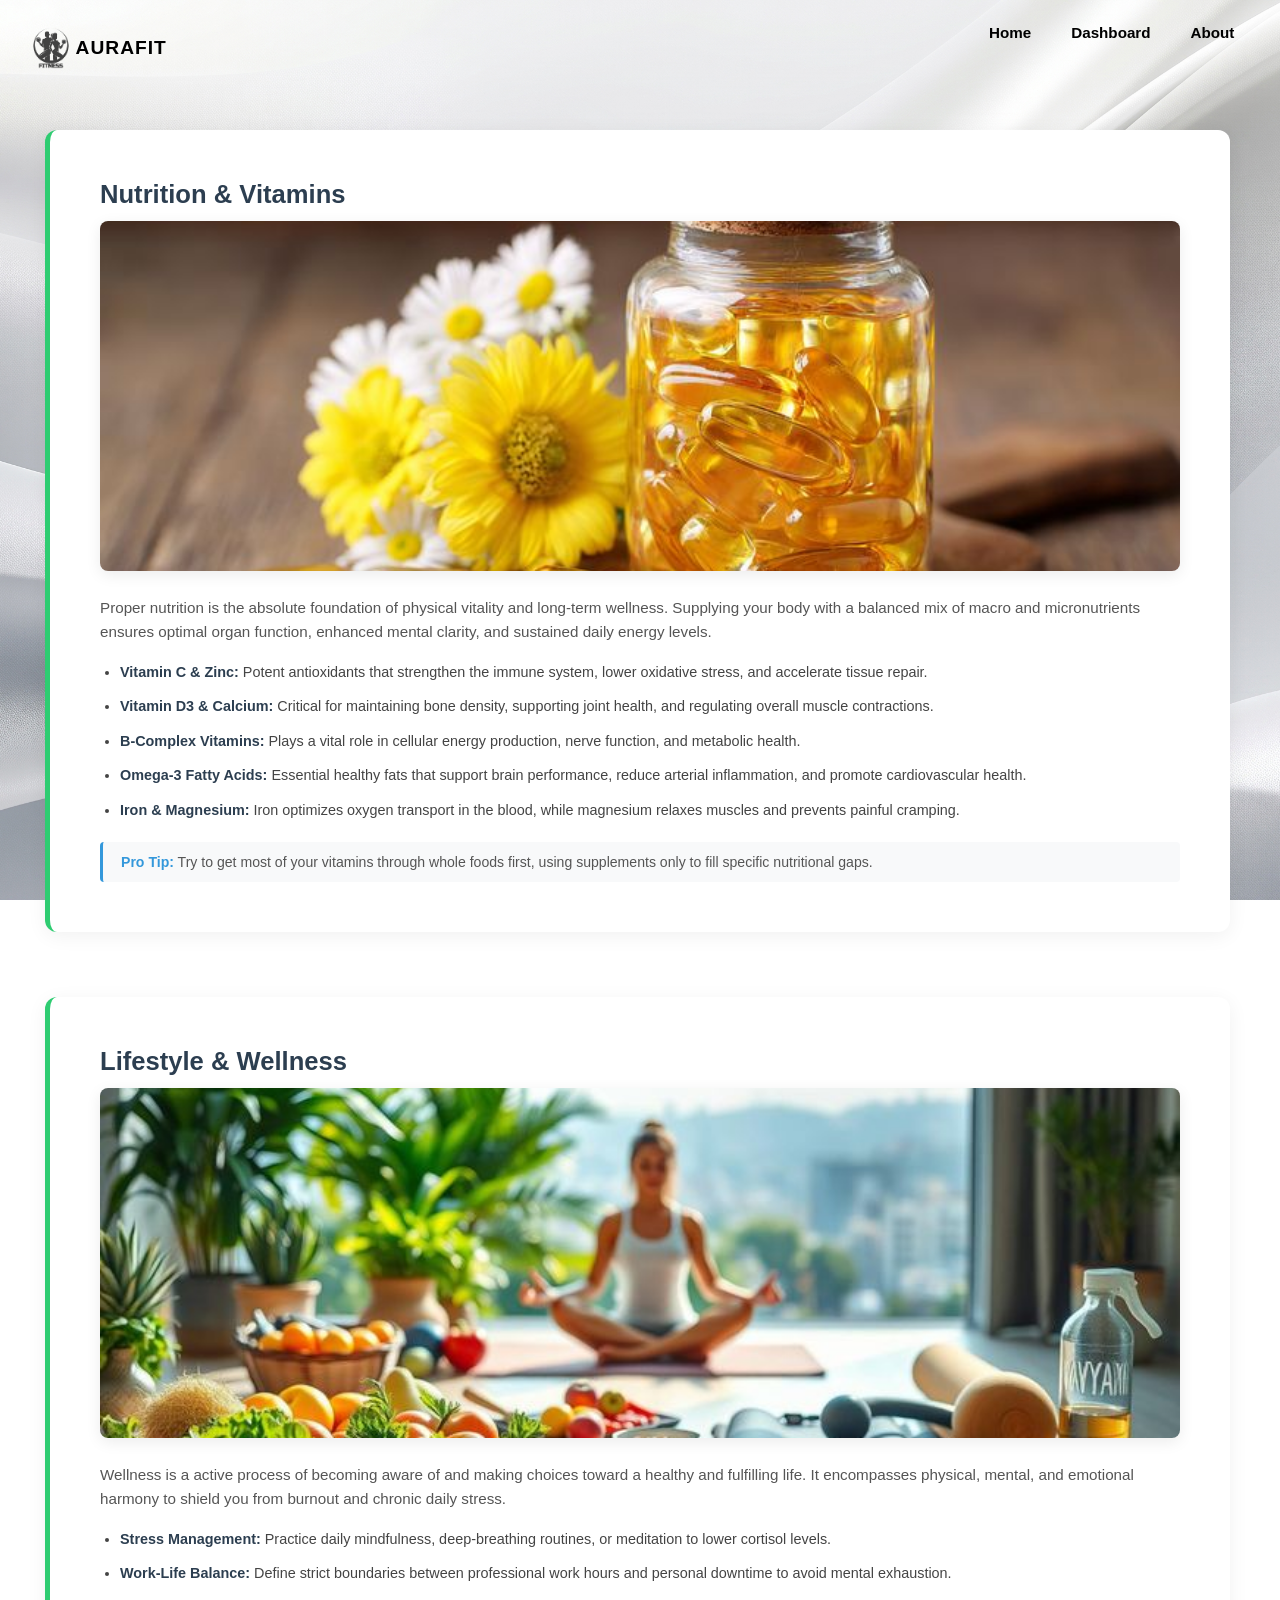
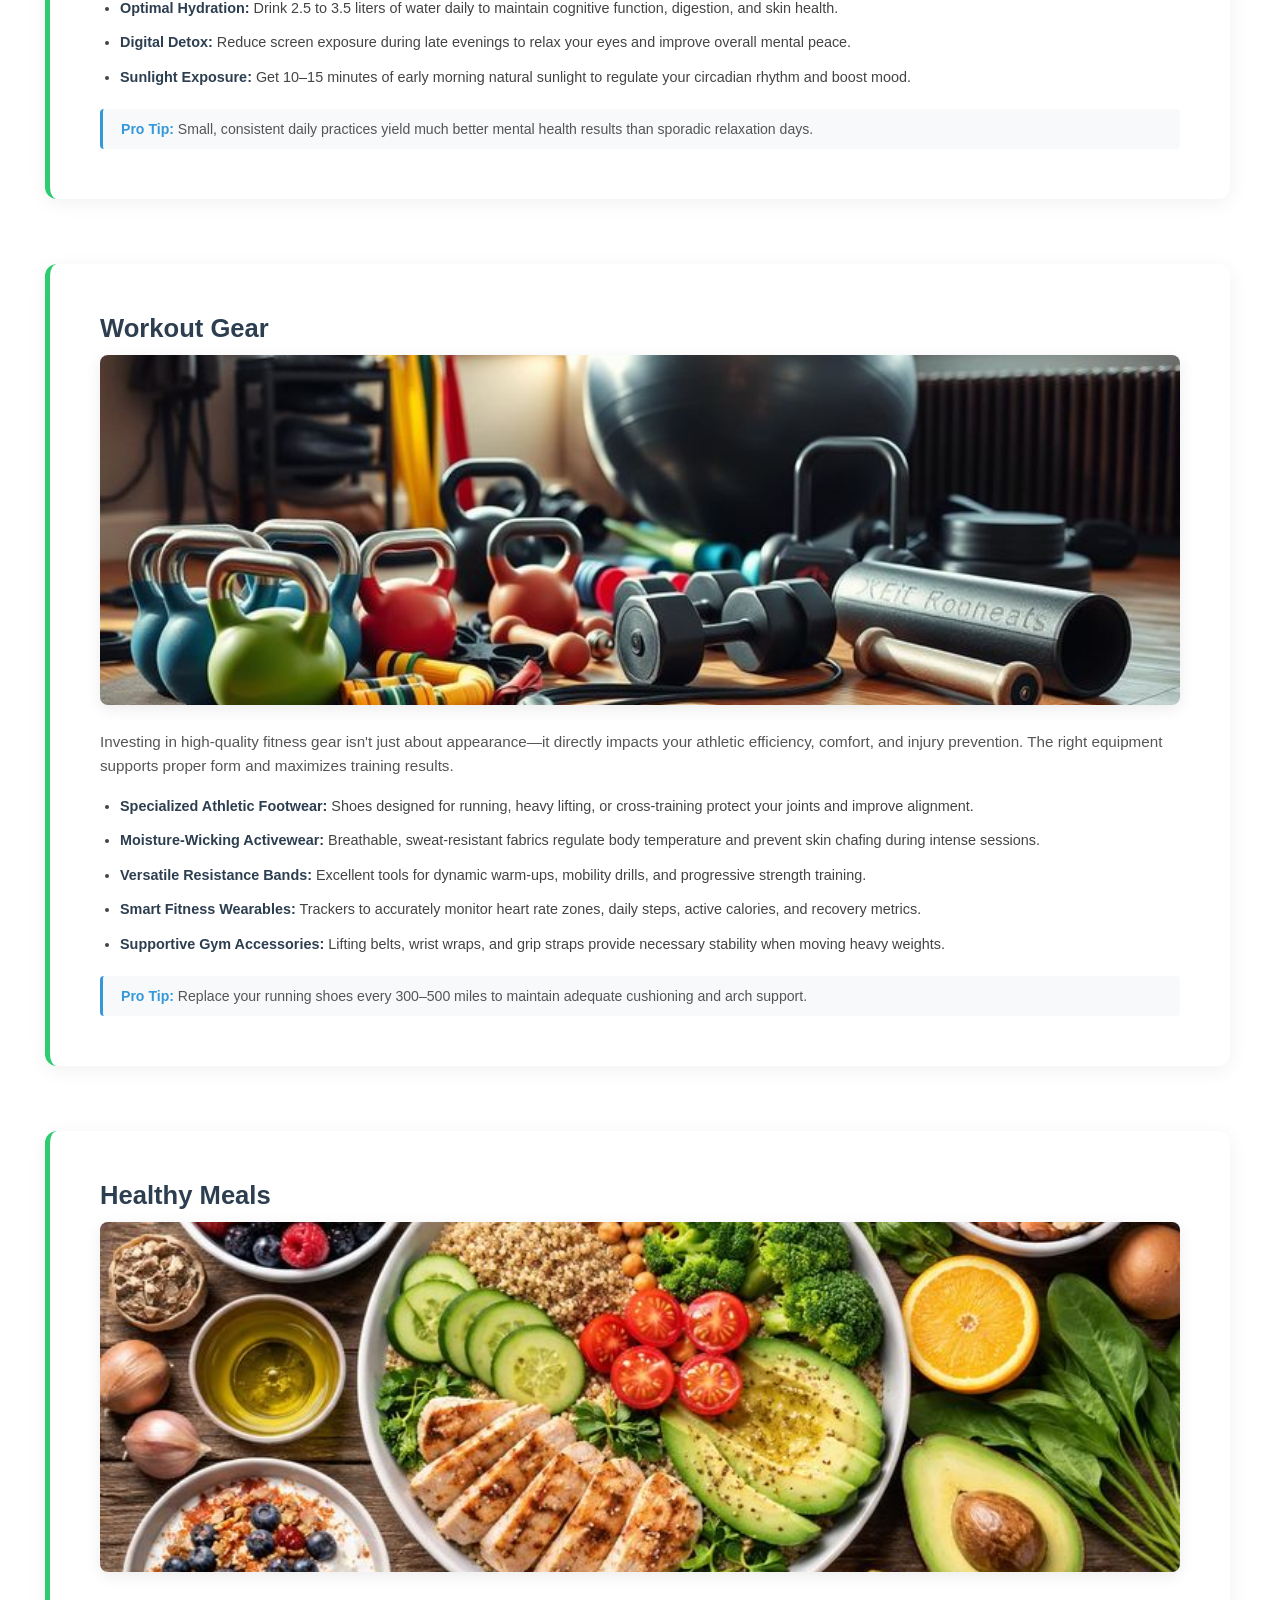
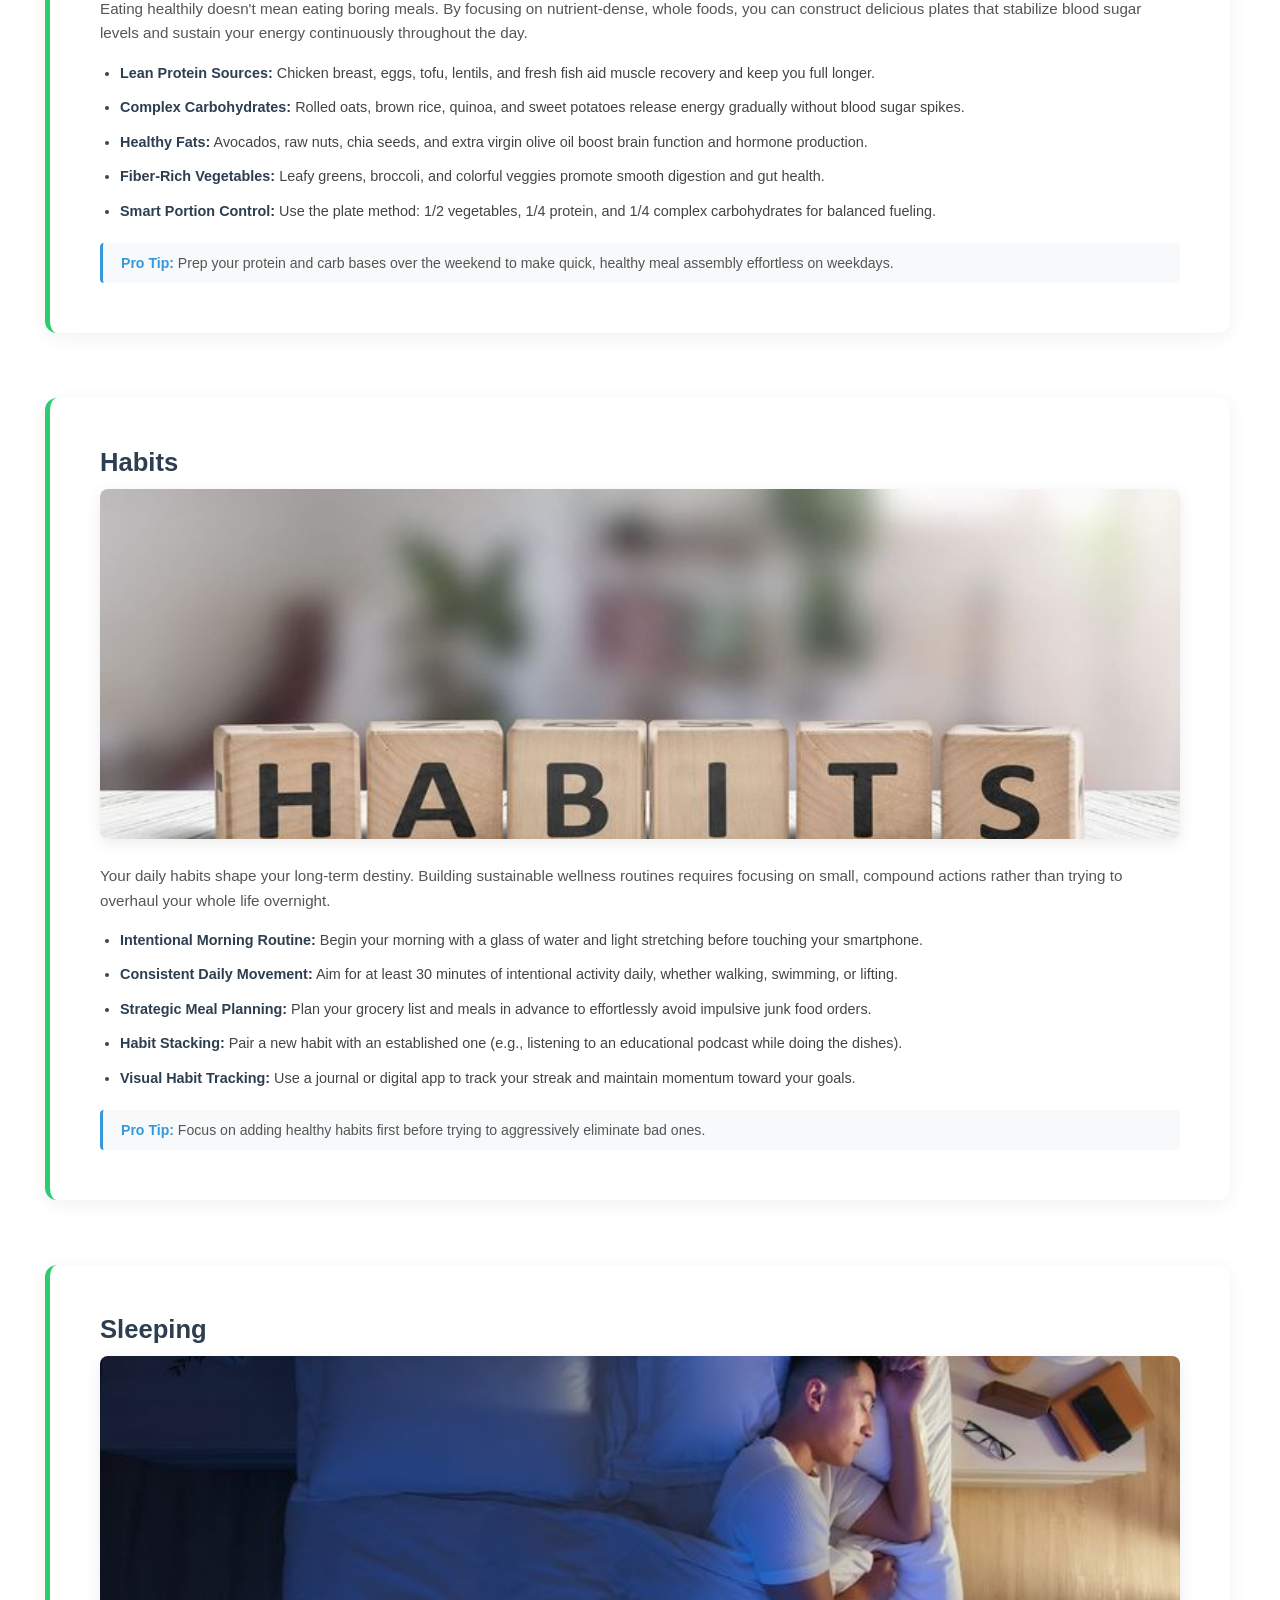
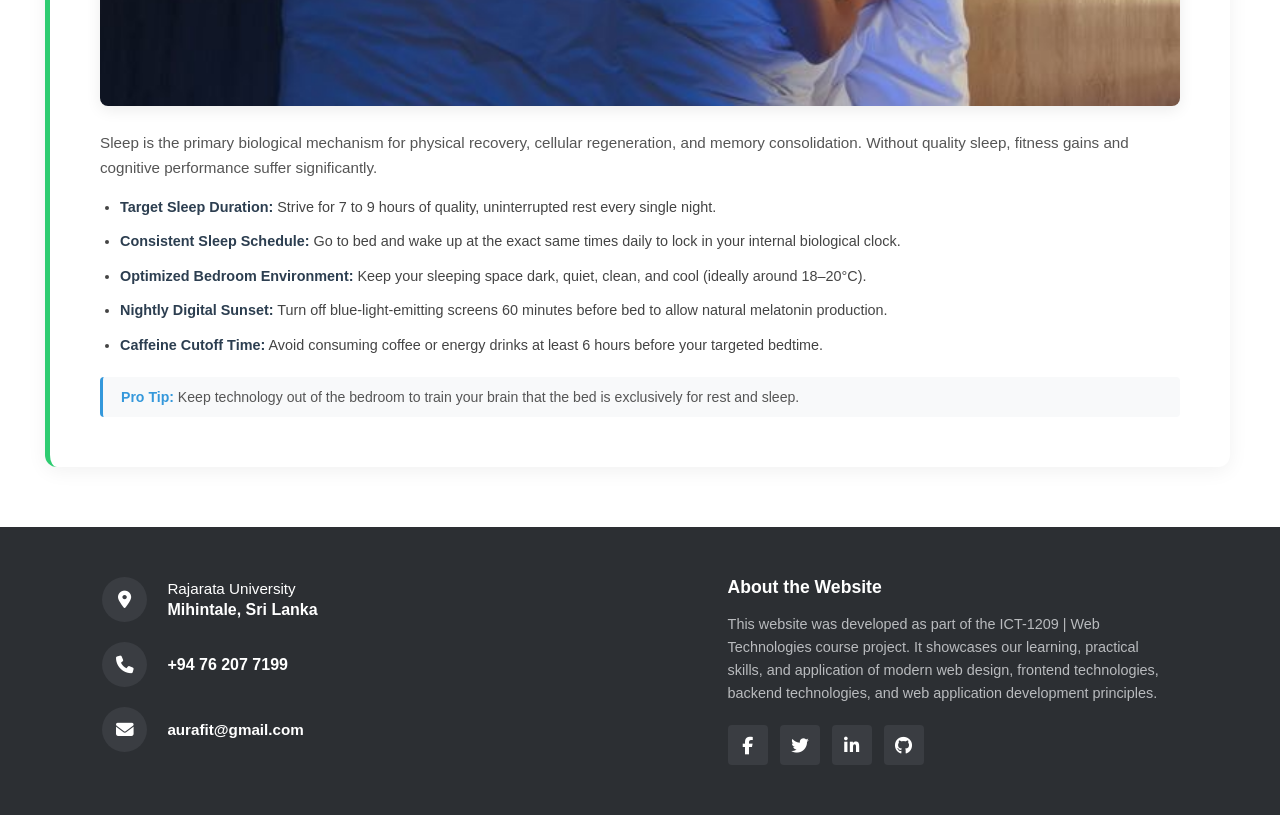
==== commit 6f002cee: "Remove button" ====
--- a/Content/content.html
+++ b/Content/content.html
@@ -20,7 +20,6 @@
             <li><a href="../Home/home.html">Home</a></li>
             <li><a href="../Dashboard/dashboard.html">Dashboard</a></li>
             <li><a href="../About/about.html">About</a></li>
-            <li><a href="../login/login.html#toggle-register" class="register_button">Register</a></li>
         </ul>
         </nav>
 
--- a/Content/style.css
+++ b/Content/style.css
@@ -70,18 +70,6 @@
     letter-spacing: 2px;
     color: #1e293b;
 }
-
-.register_button{
-    background: linear-gradient(135deg, #e0e0e0, #ffffff);
-    border: 1px solid #ccc;
-    padding: 8px 22px;
-    border-radius: 20px;
-    font-weight: 700;
-    cursor: pointer;
-    box-shadow: 0 4px 6px rgba(0,0,0,0.1);
-}
-
-
 
 .content {
     margin: 130px 50px 30px 45px;
